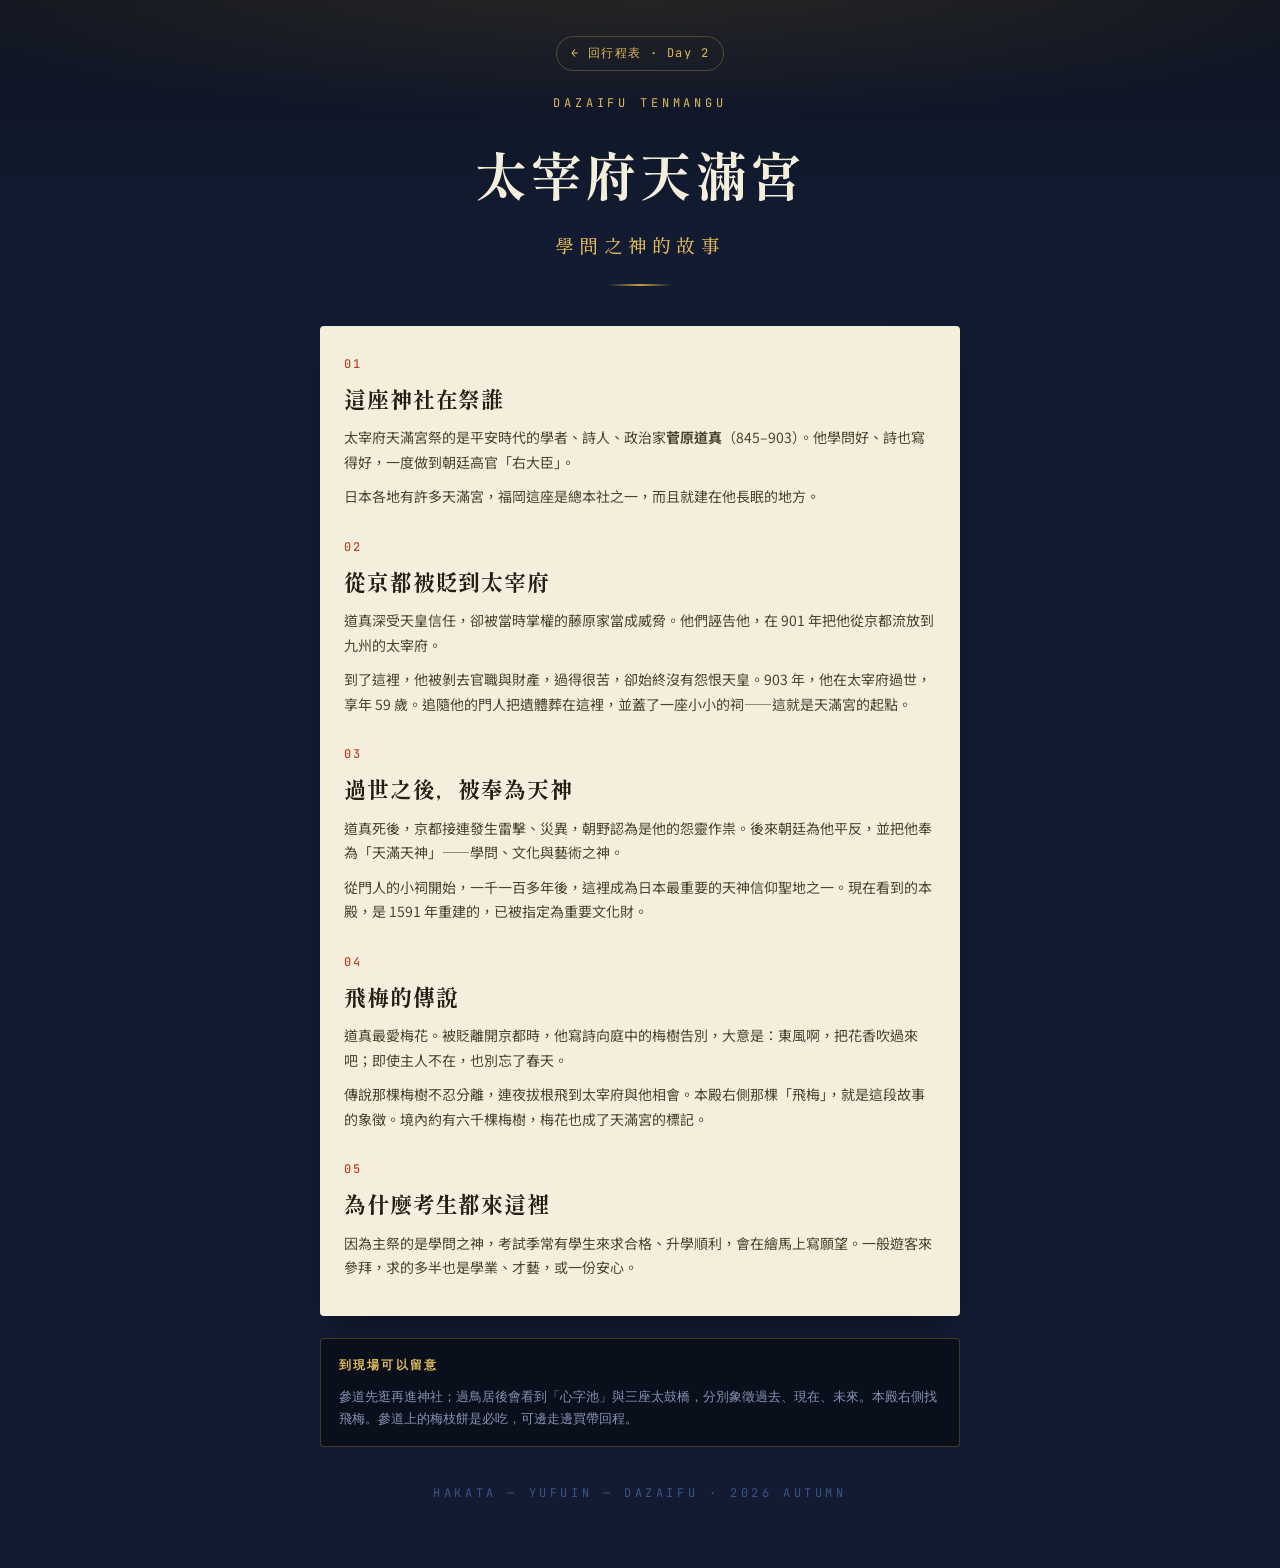
==== dazaifu.html @ d33128a1 "Add Dazaifu Tenmangu history page linked from Day 2 Clicking 太宰府天滿宮 on the itinerary now opens a sho" ====
<!DOCTYPE html>
<html lang="zh-Hant">
<head>
<meta charset="UTF-8">
<meta name="viewport" content="width=device-width, initial-scale=1.0">
<title>太宰府天滿宮 · 歷史背景</title>
<link rel="preconnect" href="https://fonts.googleapis.com">
<link rel="preconnect" href="https://fonts.gstatic.com" crossorigin>
<link href="https://fonts.googleapis.com/css2?family=Shippori+Mincho:wght@500;700;800&family=Noto+Sans+TC:wght@300;400;500;700&family=JetBrains+Mono:wght@400;500;700&display=swap" rel="stylesheet">
<style>
  :root{
    --bg: #121b31;
    --bg-deep: #0c1220;
    --paper: #f4efdd;
    --ink: #241e14;
    --ink-soft: #4a4331;
    --cream: #e9e2cd;
    --muted: #8593b3;
    --gold: #c89b3c;
    --gold-bright: #e0b95a;
    --vermillion: #bd4527;
    --font-display: 'Shippori Mincho', serif;
    --font-body: 'Noto Sans TC', sans-serif;
    --font-mono: 'JetBrains Mono', monospace;
    --fs-base: 16px;
    --fs-sm: 14px;
    --fs-xs: 13px;
    --fs-2xs: 12px;
  }

  * { box-sizing: border-box; margin:0; padding:0; }

  body{
    background: var(--bg);
    color: var(--cream);
    font-family: var(--font-body);
    font-size: var(--fs-base);
    line-height: 1.75;
    -webkit-font-smoothing: antialiased;
  }

  a { color: inherit; }

  .hero{
    position: relative;
    padding: 36px 24px 32px;
    text-align:center;
    background:
      radial-gradient(ellipse 120% 80% at 50% -10%, rgba(200,155,60,0.16), transparent 60%),
      linear-gradient(180deg, var(--bg-deep), var(--bg) 70%);
  }
  .back{
    display:inline-block;
    font-family: var(--font-mono);
    font-size: var(--fs-2xs);
    letter-spacing: 0.12em;
    color: var(--gold-bright);
    text-decoration:none;
    border: 1px solid rgba(200,155,60,0.35);
    border-radius: 100px;
    padding: 6px 14px;
    margin-bottom: 22px;
  }
  .back:hover{ background: rgba(200,155,60,0.12); }
  .hero-eyebrow{
    font-family: var(--font-mono);
    font-size: var(--fs-2xs);
    letter-spacing: 0.32em;
    color: var(--gold-bright);
    text-transform: uppercase;
  }
  .hero-title{
    font-family: var(--font-display);
    font-weight: 800;
    font-size: clamp(32px, 9vw, 52px);
    letter-spacing: 0.06em;
    margin: 14px 0 6px;
    color: var(--paper);
  }
  .hero-title small{
    display:block;
    font-size: 0.36em;
    font-weight: 500;
    letter-spacing: 0.28em;
    color: var(--gold-bright);
    margin-top: 10px;
  }
  .hero-rule{
    width: 64px; height: 2px;
    margin: 22px auto 0;
    background: linear-gradient(90deg, transparent, var(--gold), transparent);
  }

  main{
    max-width: 680px;
    margin: 0 auto;
    padding: 8px 20px 64px;
  }

  .card{
    background: var(--paper);
    color: var(--ink);
    border-radius: 4px;
    box-shadow: 0 18px 40px -18px rgba(0,0,0,0.55);
    padding: 28px 24px 8px;
  }

  .story{
    margin-bottom: 28px;
  }
  .story h2{
    font-family: var(--font-display);
    font-size: 22px;
    font-weight: 700;
    letter-spacing: 0.04em;
    color: var(--ink);
    margin-bottom: 8px;
  }
  .story h2 span{
    display:block;
    font-family: var(--font-mono);
    font-size: var(--fs-2xs);
    font-weight: 500;
    letter-spacing: 0.18em;
    color: var(--vermillion);
    margin-bottom: 4px;
  }
  .story p{
    color: var(--ink-soft);
    font-size: var(--fs-sm);
    margin-bottom: 10px;
  }

  .visit{
    margin-top: 22px;
    background: #0a0f1c;
    border: 1px solid rgba(200,155,60,0.3);
    border-radius: 4px;
    padding: 16px 18px;
    font-family: var(--font-mono);
  }
  .visit h3{
    color: var(--gold-bright);
    font-size: var(--fs-2xs);
    letter-spacing: 0.18em;
    text-transform: uppercase;
    margin-bottom: 10px;
  }
  .visit p{
    font-size: var(--fs-xs);
    color: var(--muted);
    line-height: 1.7;
  }

  .sign{
    margin-top: 36px;
    text-align:center;
    font-family: var(--font-mono);
    font-size: var(--fs-2xs);
    letter-spacing: 0.3em;
    color: #3a5586;
    text-transform:uppercase;
  }
</style>
</head>
<body>

<header class="hero">
  <a class="back" href="index.html#day2">← 回行程表 · Day 2</a>
  <div class="hero-eyebrow">Dazaifu Tenmangu</div>
  <h1 class="hero-title">太宰府天滿宮<small>學問之神的故事</small></h1>
  <div class="hero-rule"></div>
</header>

<main>
  <div class="card">
    <section class="story">
      <h2><span>01</span>這座神社在祭誰</h2>
      <p>太宰府天滿宮祭的是平安時代的學者、詩人、政治家<strong>菅原道真</strong>（845–903）。他學問好、詩也寫得好，一度做到朝廷高官「右大臣」。</p>
      <p>日本各地有許多天滿宮，福岡這座是總本社之一，而且就建在他長眠的地方。</p>
    </section>

    <section class="story">
      <h2><span>02</span>從京都被貶到太宰府</h2>
      <p>道真深受天皇信任，卻被當時掌權的藤原家當成威脅。他們誣告他，在 901 年把他從京都流放到九州的太宰府。</p>
      <p>到了這裡，他被剝去官職與財產，過得很苦，卻始終沒有怨恨天皇。903 年，他在太宰府過世，享年 59 歲。追隨他的門人把遺體葬在這裡，並蓋了一座小小的祠——這就是天滿宮的起點。</p>
    </section>

    <section class="story">
      <h2><span>03</span>過世之後，被奉為天神</h2>
      <p>道真死後，京都接連發生雷擊、災異，朝野認為是他的怨靈作祟。後來朝廷為他平反，並把他奉為「天滿天神」——學問、文化與藝術之神。</p>
      <p>從門人的小祠開始，一千一百多年後，這裡成為日本最重要的天神信仰聖地之一。現在看到的本殿，是 1591 年重建的，已被指定為重要文化財。</p>
    </section>

    <section class="story">
      <h2><span>04</span>飛梅的傳說</h2>
      <p>道真最愛梅花。被貶離開京都時，他寫詩向庭中的梅樹告別，大意是：東風啊，把花香吹過來吧；即使主人不在，也別忘了春天。</p>
      <p>傳說那棵梅樹不忍分離，連夜拔根飛到太宰府與他相會。本殿右側那棵「飛梅」，就是這段故事的象徵。境內約有六千棵梅樹，梅花也成了天滿宮的標記。</p>
    </section>

    <section class="story">
      <h2><span>05</span>為什麼考生都來這裡</h2>
      <p>因為主祭的是學問之神，考試季常有學生來求合格、升學順利，會在繪馬上寫願望。一般遊客來參拜，求的多半也是學業、才藝，或一份安心。</p>
    </section>
  </div>

  <div class="visit">
    <h3>到現場可以留意</h3>
    <p>參道先逛再進神社；過鳥居後會看到「心字池」與三座太鼓橋，分別象徵過去、現在、未來。本殿右側找飛梅。參道上的梅枝餅是必吃，可邊走邊買帶回程。</p>
  </div>

  <div class="sign">Hakata — Yufuin — Dazaifu · 2026 Autumn</div>
</main>

</body>
</html>
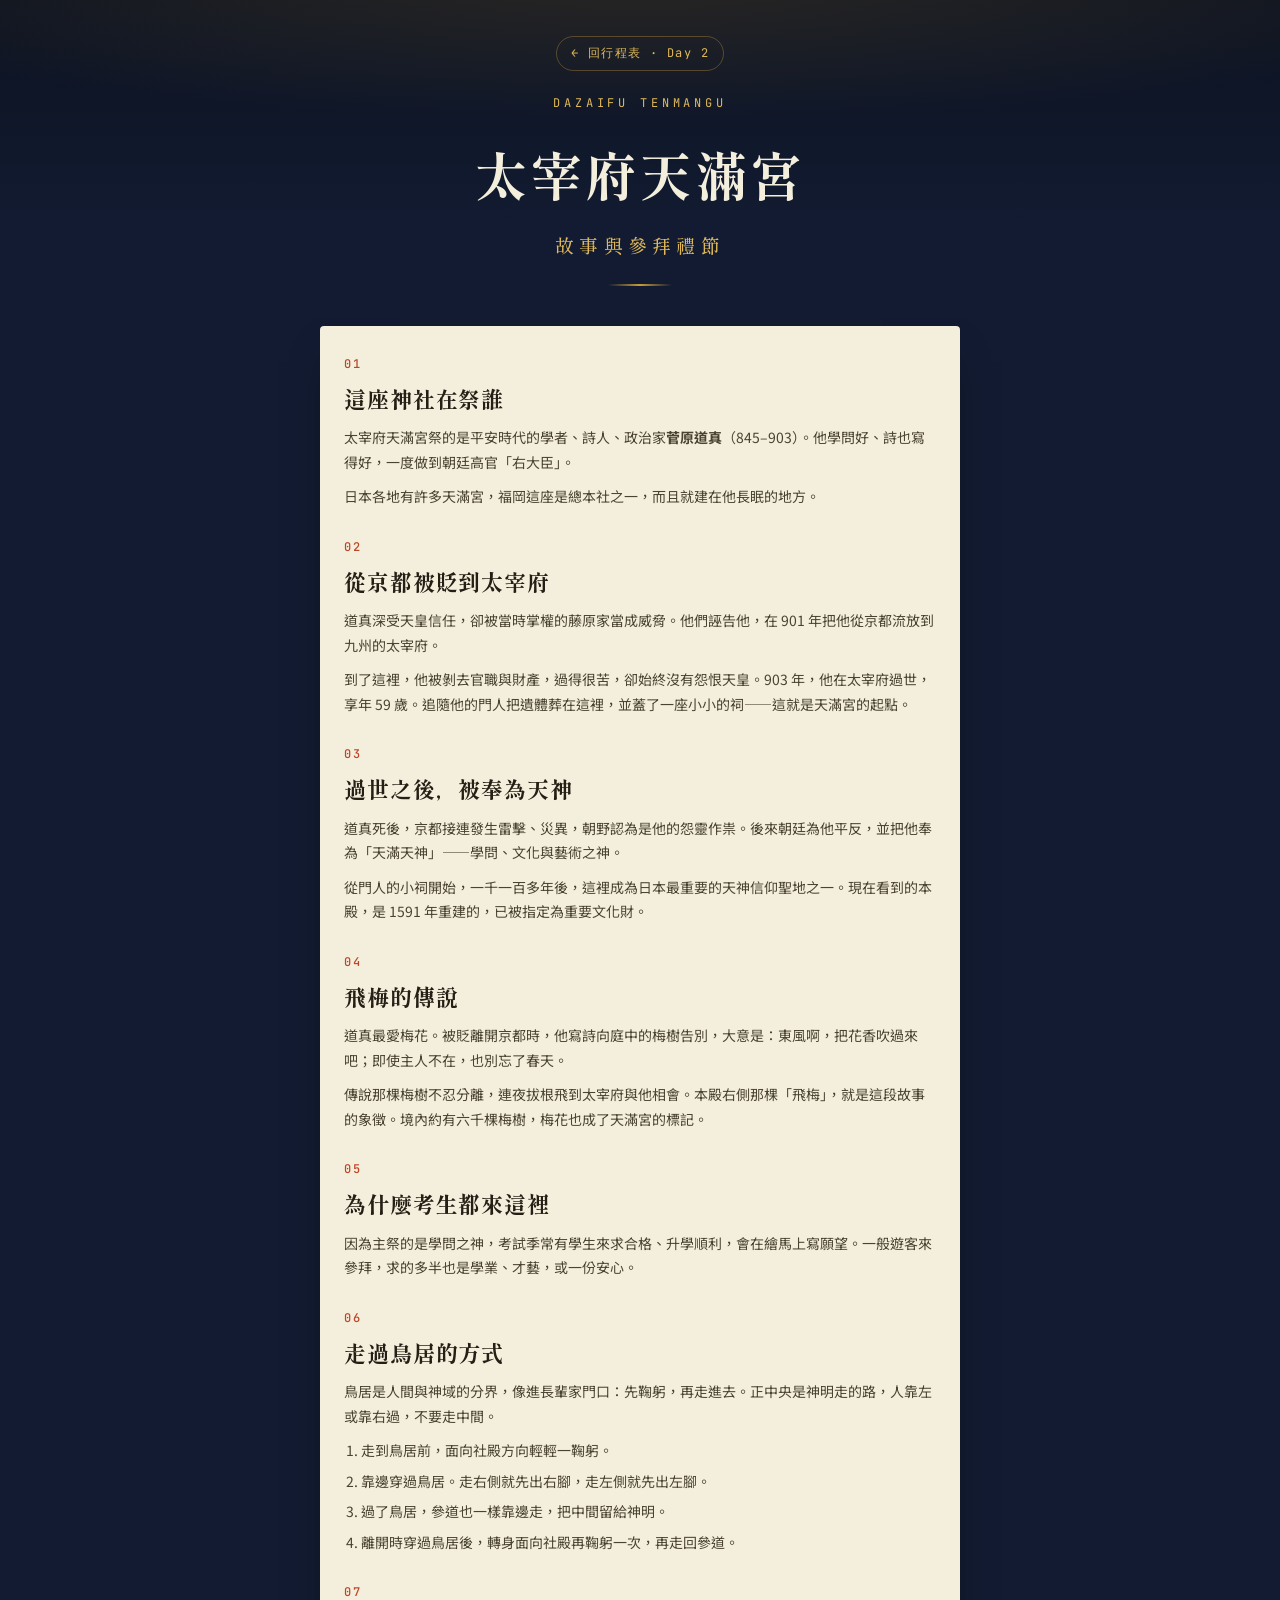
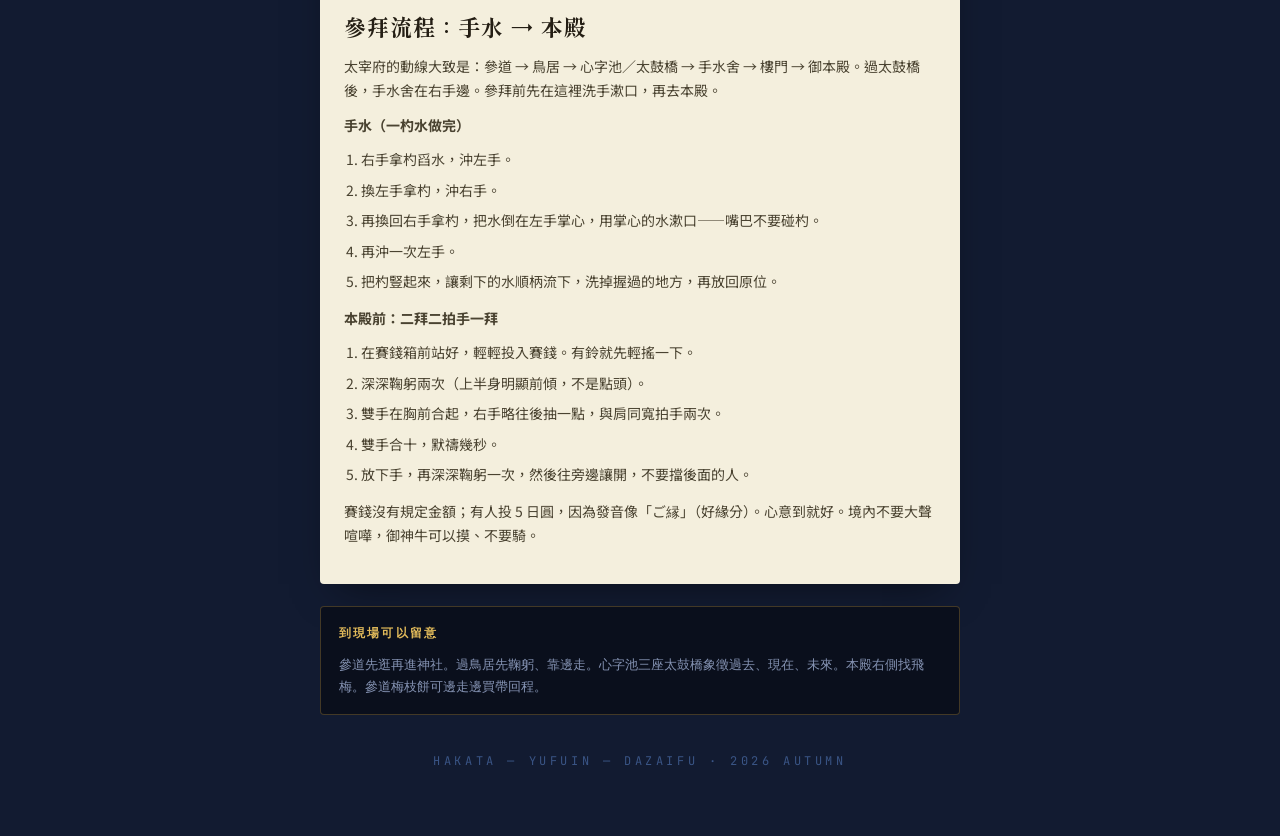
==== commit e4db0f52: "Add torii and shrine visit etiquette to Dazaifu page Document how to pass the torii, temizuya hand-w" ====
--- a/dazaifu.html
+++ b/dazaifu.html
@@ -3,7 +3,7 @@
 <head>
 <meta charset="UTF-8">
 <meta name="viewport" content="width=device-width, initial-scale=1.0">
-<title>太宰府天滿宮 · 歷史背景</title>
+<title>太宰府天滿宮 · 故事與參拜禮節</title>
 <link rel="preconnect" href="https://fonts.googleapis.com">
 <link rel="preconnect" href="https://fonts.gstatic.com" crossorigin>
 <link href="https://fonts.googleapis.com/css2?family=Shippori+Mincho:wght@500;700;800&family=Noto+Sans+TC:wght@300;400;500;700&family=JetBrains+Mono:wght@400;500;700&display=swap" rel="stylesheet">
@@ -130,6 +130,12 @@
     font-size: var(--fs-sm);
     margin-bottom: 10px;
   }
+  .story ol{
+    margin: 0 0 12px 1.2em;
+    color: var(--ink-soft);
+    font-size: var(--fs-sm);
+  }
+  .story li{ margin-bottom: 6px; }
 
   .visit{
     margin-top: 22px;
@@ -168,7 +174,7 @@
 <header class="hero">
   <a class="back" href="index.html#day2">← 回行程表 · Day 2</a>
   <div class="hero-eyebrow">Dazaifu Tenmangu</div>
-  <h1 class="hero-title">太宰府天滿宮<small>學問之神的故事</small></h1>
+  <h1 class="hero-title">太宰府天滿宮<small>故事與參拜禮節</small></h1>
   <div class="hero-rule"></div>
 </header>
 
@@ -202,11 +208,44 @@
       <h2><span>05</span>為什麼考生都來這裡</h2>
       <p>因為主祭的是學問之神，考試季常有學生來求合格、升學順利，會在繪馬上寫願望。一般遊客來參拜，求的多半也是學業、才藝，或一份安心。</p>
     </section>
+
+    <section class="story">
+      <h2><span>06</span>走過鳥居的方式</h2>
+      <p>鳥居是人間與神域的分界，像進長輩家門口：先鞠躬，再走進去。正中央是神明走的路，人靠左或靠右過，不要走中間。</p>
+      <ol>
+        <li>走到鳥居前，面向社殿方向輕輕一鞠躬。</li>
+        <li>靠邊穿過鳥居。走右側就先出右腳，走左側就先出左腳。</li>
+        <li>過了鳥居，參道也一樣靠邊走，把中間留給神明。</li>
+        <li>離開時穿過鳥居後，轉身面向社殿再鞠躬一次，再走回參道。</li>
+      </ol>
+    </section>
+
+    <section class="story">
+      <h2><span>07</span>參拜流程：手水 → 本殿</h2>
+      <p>太宰府的動線大致是：參道 → 鳥居 → 心字池／太鼓橋 → 手水舍 → 樓門 → 御本殿。過太鼓橋後，手水舍在右手邊。參拜前先在這裡洗手漱口，再去本殿。</p>
+      <p><strong>手水（一杓水做完）</strong></p>
+      <ol>
+        <li>右手拿杓舀水，沖左手。</li>
+        <li>換左手拿杓，沖右手。</li>
+        <li>再換回右手拿杓，把水倒在左手掌心，用掌心的水漱口——嘴巴不要碰杓。</li>
+        <li>再沖一次左手。</li>
+        <li>把杓豎起來，讓剩下的水順柄流下，洗掉握過的地方，再放回原位。</li>
+      </ol>
+      <p><strong>本殿前：二拜二拍手一拜</strong></p>
+      <ol>
+        <li>在賽錢箱前站好，輕輕投入賽錢。有鈴就先輕搖一下。</li>
+        <li>深深鞠躬兩次（上半身明顯前傾，不是點頭）。</li>
+        <li>雙手在胸前合起，右手略往後抽一點，與肩同寬拍手兩次。</li>
+        <li>雙手合十，默禱幾秒。</li>
+        <li>放下手，再深深鞠躬一次，然後往旁邊讓開，不要擋後面的人。</li>
+      </ol>
+      <p>賽錢沒有規定金額；有人投 5 日圓，因為發音像「ご縁」（好緣分）。心意到就好。境內不要大聲喧嘩，御神牛可以摸、不要騎。</p>
+    </section>
   </div>
 
   <div class="visit">
     <h3>到現場可以留意</h3>
-    <p>參道先逛再進神社；過鳥居後會看到「心字池」與三座太鼓橋，分別象徵過去、現在、未來。本殿右側找飛梅。參道上的梅枝餅是必吃，可邊走邊買帶回程。</p>
+    <p>參道先逛再進神社。過鳥居先鞠躬、靠邊走。心字池三座太鼓橋象徵過去、現在、未來。本殿右側找飛梅。參道梅枝餅可邊走邊買帶回程。</p>
   </div>
 
   <div class="sign">Hakata — Yufuin — Dazaifu · 2026 Autumn</div>
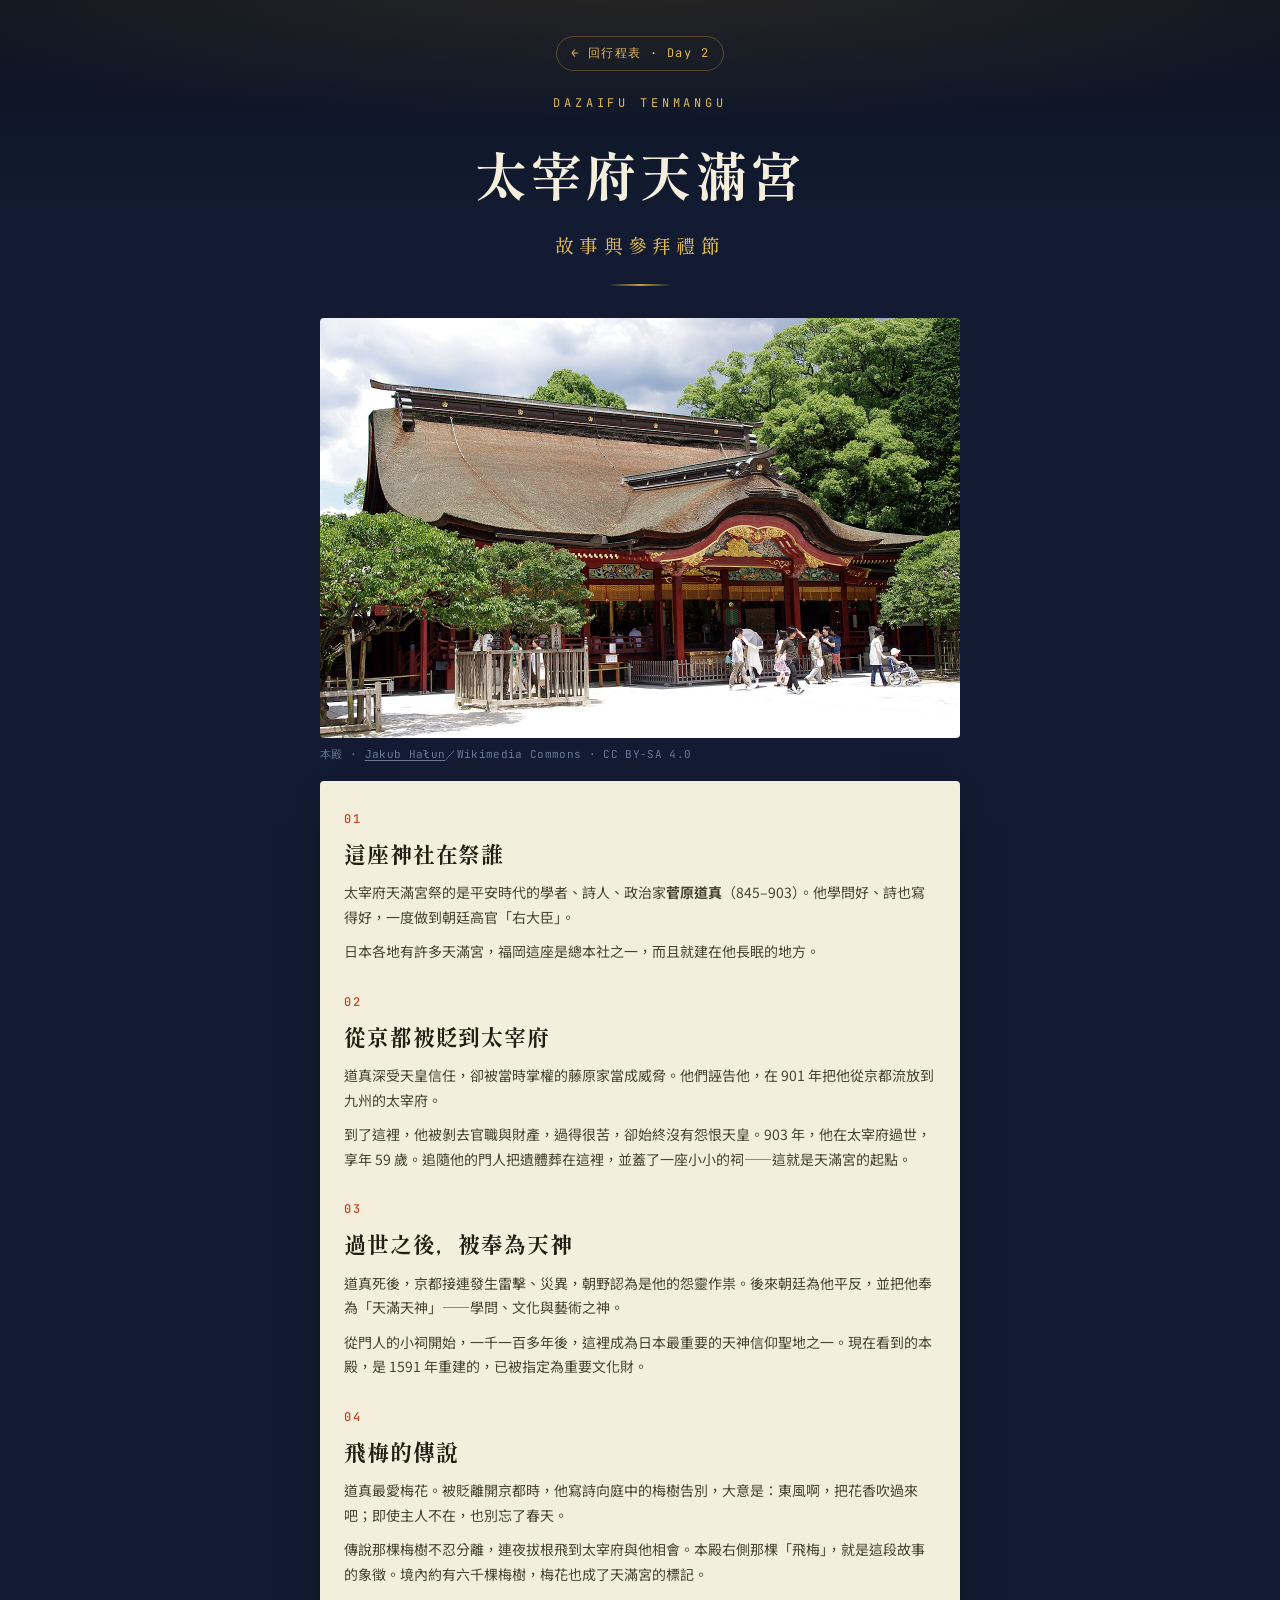
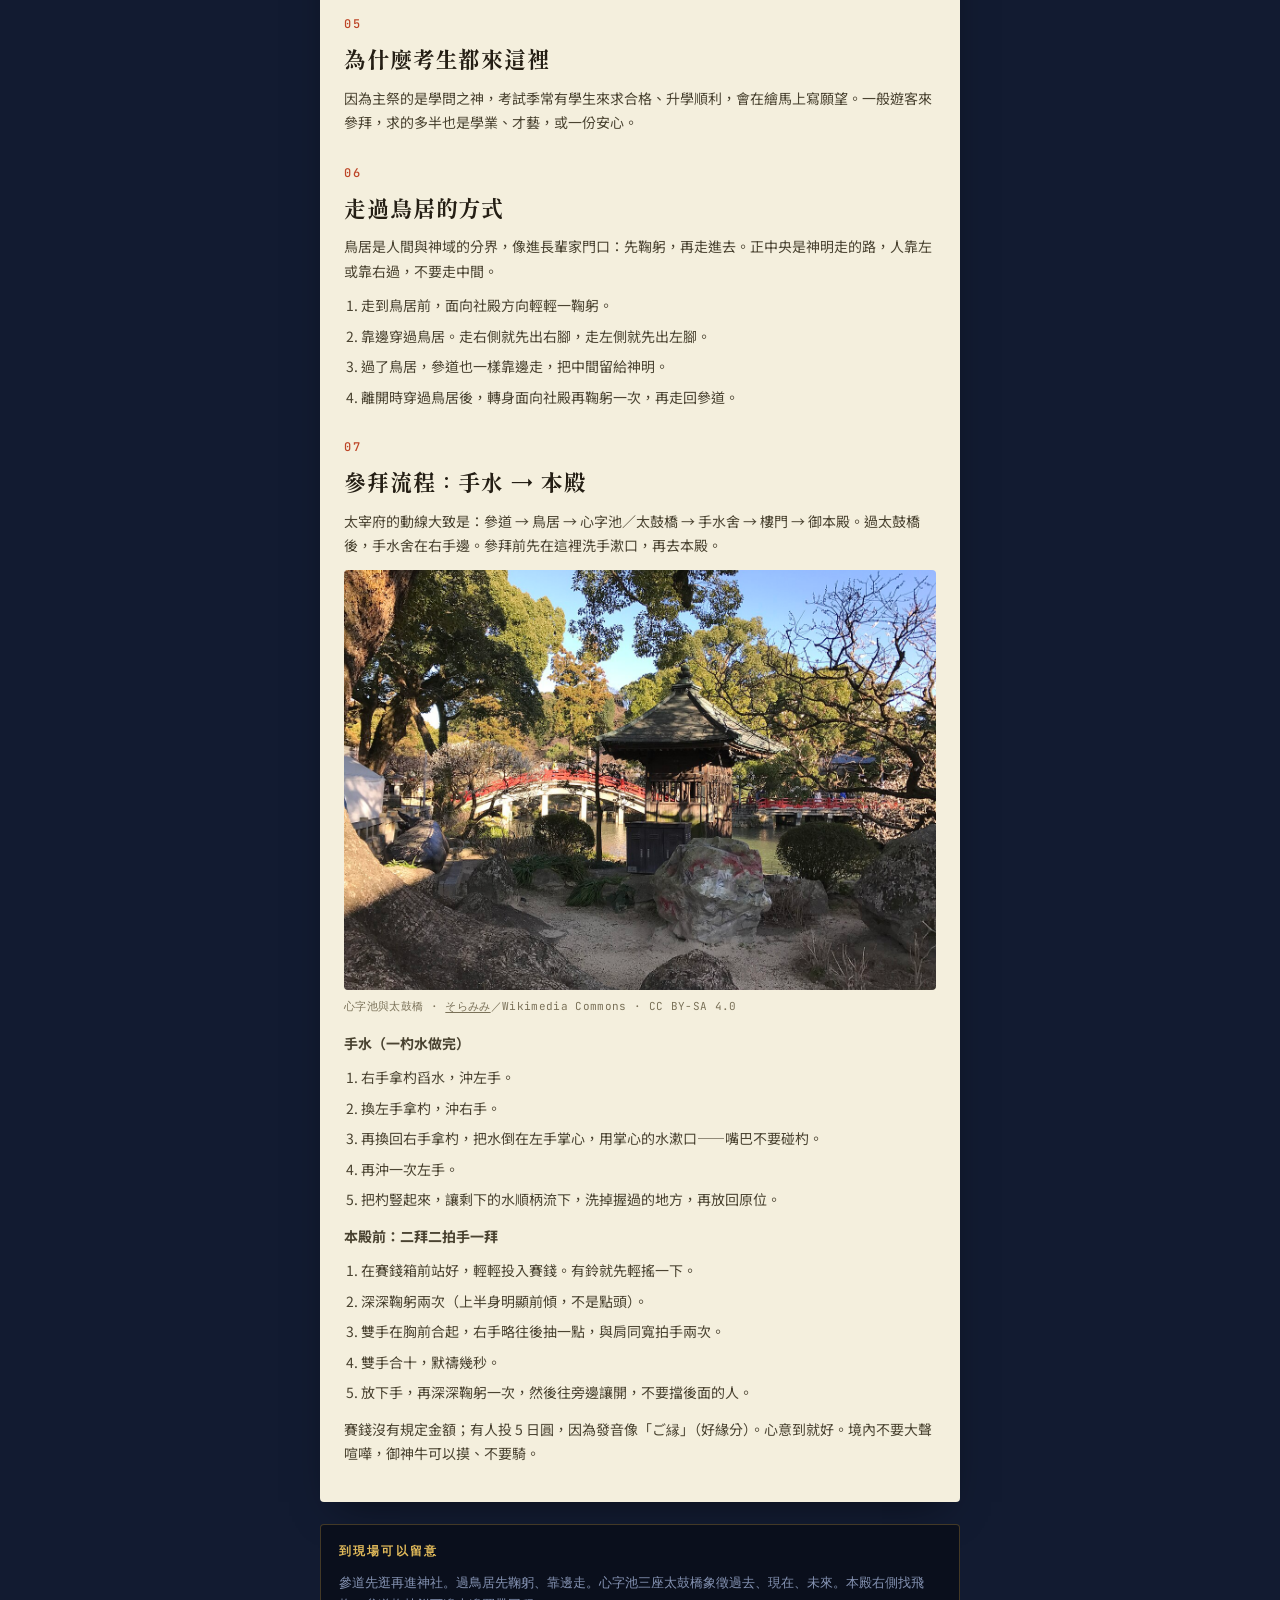
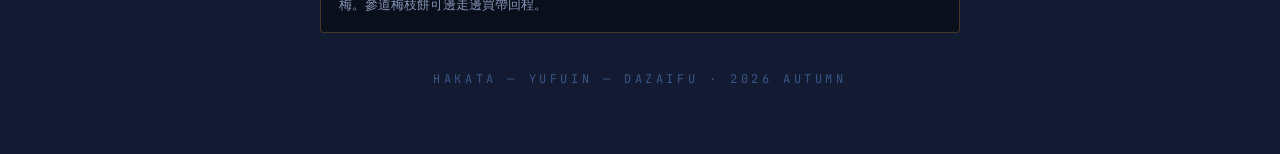
==== commit 5c6014f9: "Add Wikimedia photos to attraction intro pages Each spot page now has a credited photo under the tit" ====
--- a/dazaifu.html
+++ b/dazaifu.html
@@ -7,6 +7,7 @@
 <link rel="preconnect" href="https://fonts.googleapis.com">
 <link rel="preconnect" href="https://fonts.gstatic.com" crossorigin>
 <link href="https://fonts.googleapis.com/css2?family=Shippori+Mincho:wght@500;700;800&family=Noto+Sans+TC:wght@300;400;500;700&family=JetBrains+Mono:wght@400;500;700&display=swap" rel="stylesheet">
+<link rel="stylesheet" href="spot.css">
 <style>
   :root{
     --bg: #121b31;
@@ -178,6 +179,11 @@
   <div class="hero-rule"></div>
 </header>
 
+<figure class="hero-photo">
+  <img src="images/dazaifu-honden.jpg" alt="太宰府天滿宮本殿" width="1280" height="852">
+  <figcaption>本殿 · <a href="https://commons.wikimedia.org/wiki/File:20100719_Dazaifu_Tenmangu_Shrine_3328.jpg">Jakub Hałun</a>／Wikimedia Commons · CC BY-SA 4.0</figcaption>
+</figure>
+
 <main>
   <div class="card">
     <section class="story">
@@ -223,6 +229,10 @@
     <section class="story">
       <h2><span>07</span>參拜流程：手水 → 本殿</h2>
       <p>太宰府的動線大致是：參道 → 鳥居 → 心字池／太鼓橋 → 手水舍 → 樓門 → 御本殿。過太鼓橋後，手水舍在右手邊。參拜前先在這裡洗手漱口，再去本殿。</p>
+      <figure class="photo">
+        <img src="images/dazaifu-taikobashi.jpg" alt="心字池與太鼓橋" width="1280" height="960" loading="lazy">
+        <figcaption>心字池與太鼓橋 · <a href="https://commons.wikimedia.org/wiki/File:Shinjiike_Pond_and_Taikobashi_Bridge_in_Dazaifu_Temman_Shrine.jpg">そらみみ</a>／Wikimedia Commons · CC BY-SA 4.0</figcaption>
+      </figure>
       <p><strong>手水（一杓水做完）</strong></p>
       <ol>
         <li>右手拿杓舀水，沖左手。</li>
--- a/spot.css
+++ b/spot.css
@@ -0,0 +1,46 @@
+/* Shared photo layout for attraction intro pages */
+.hero-photo{
+  max-width: 680px;
+  margin: 0 auto 10px;
+  padding: 0 20px;
+}
+.photo{
+  margin: 12px 0 16px;
+}
+.hero-photo img,
+.photo img{
+  display: block;
+  width: 100%;
+  height: auto;
+  max-height: 420px;
+  object-fit: cover;
+  object-position: center;
+  border-radius: 4px;
+  background: #1a2438;
+}
+.hero-photo.portrait img,
+.photo.portrait img{
+  max-height: min(72vh, 640px);
+  object-position: center 28%;
+}
+.hero-photo figcaption,
+.photo figcaption{
+  font-family: var(--font-mono);
+  font-size: 11px;
+  letter-spacing: 0.03em;
+  line-height: 1.55;
+  margin-top: 8px;
+}
+.hero-photo figcaption{
+  color: #6b7a99;
+  text-align: left;
+}
+.photo figcaption{
+  color: #7a7158;
+}
+.hero-photo figcaption a,
+.photo figcaption a{
+  color: inherit;
+  text-decoration: underline;
+  text-underline-offset: 2px;
+}
